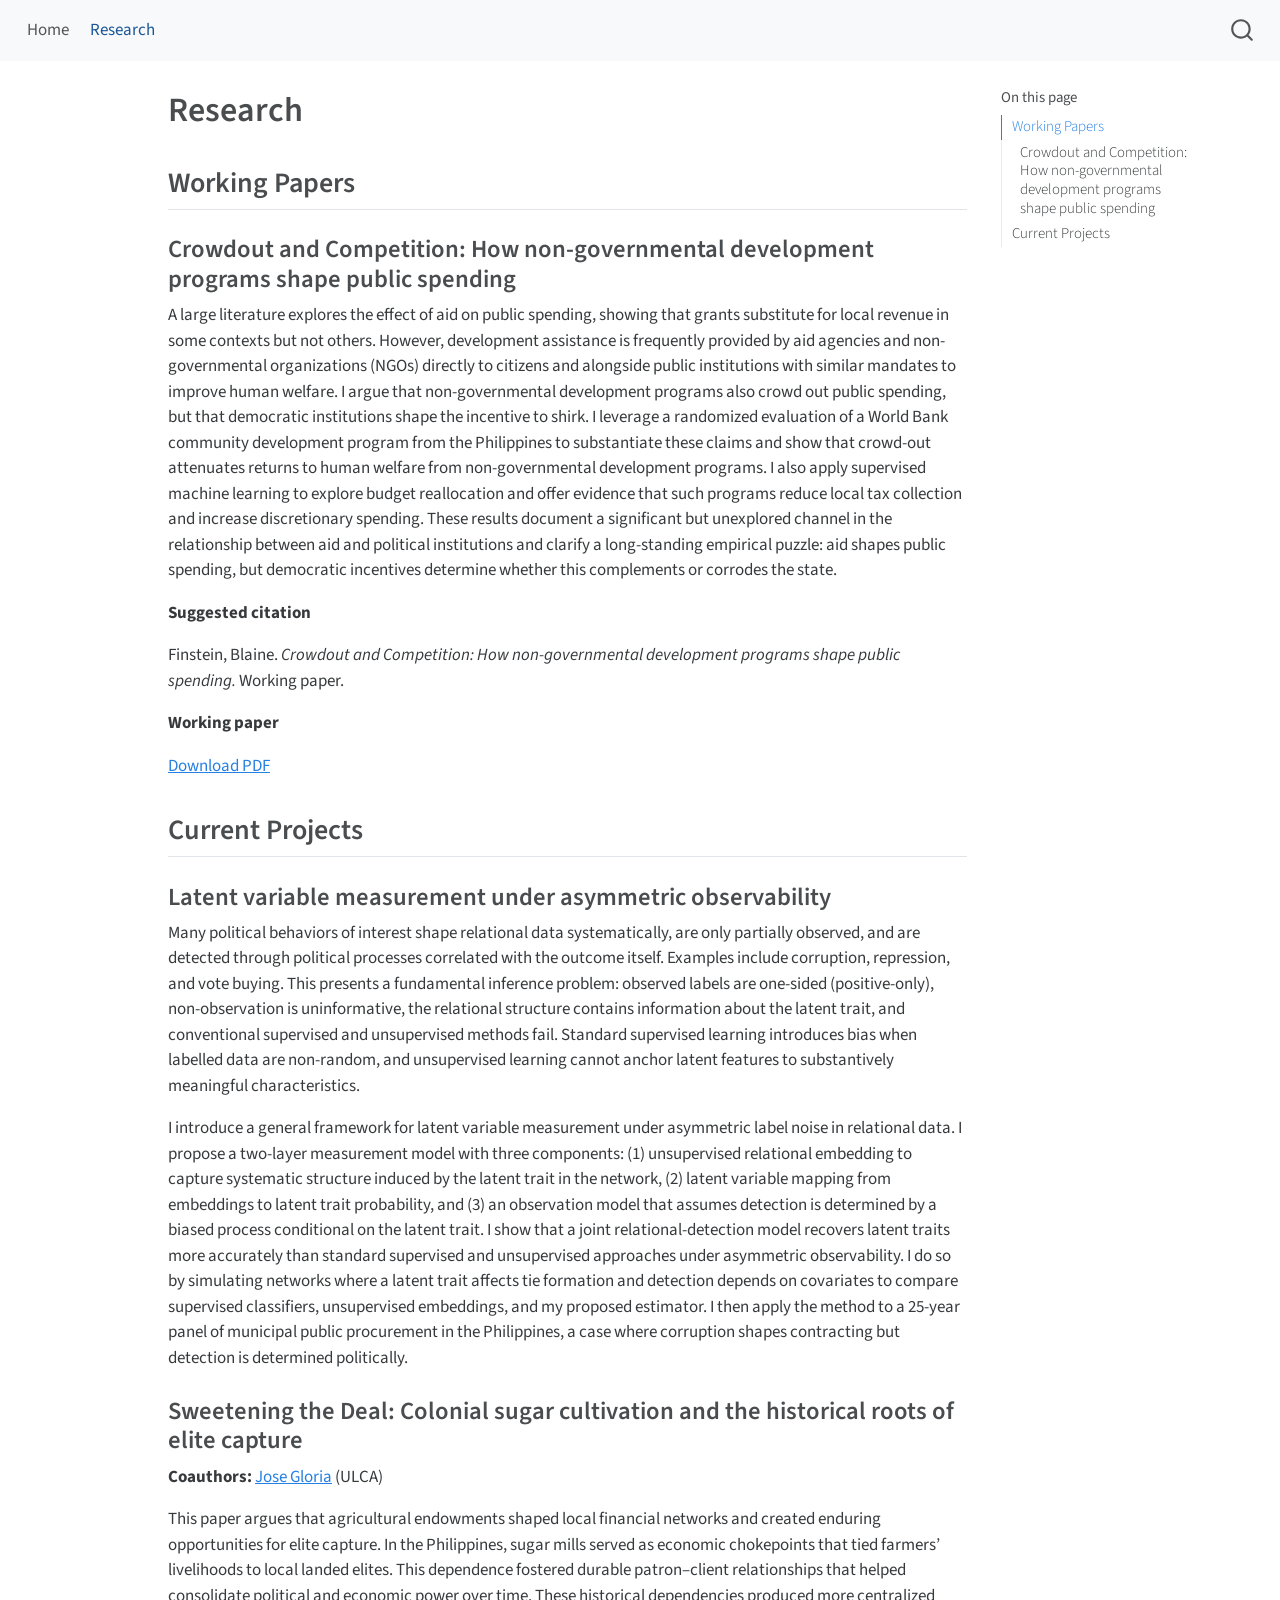
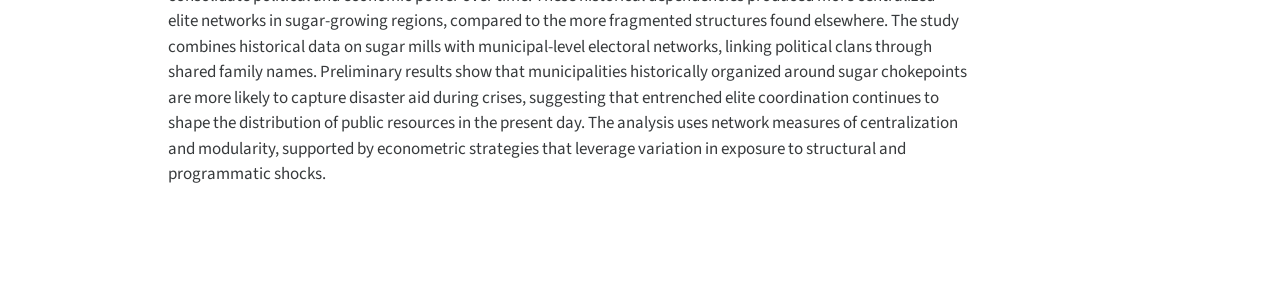
==== docs/research.html @ cc4f6b83 "updates" ====
<!DOCTYPE html>
<html xmlns="http://www.w3.org/1999/xhtml" lang="en" xml:lang="en"><head>

<meta charset="utf-8">
<meta name="generator" content="quarto-1.3.450">

<meta name="viewport" content="width=device-width, initial-scale=1.0, user-scalable=yes">


<title>Research</title>
<style>
code{white-space: pre-wrap;}
span.smallcaps{font-variant: small-caps;}
div.columns{display: flex; gap: min(4vw, 1.5em);}
div.column{flex: auto; overflow-x: auto;}
div.hanging-indent{margin-left: 1.5em; text-indent: -1.5em;}
ul.task-list{list-style: none;}
ul.task-list li input[type="checkbox"] {
  width: 0.8em;
  margin: 0 0.8em 0.2em -1em; /* quarto-specific, see https://github.com/quarto-dev/quarto-cli/issues/4556 */ 
  vertical-align: middle;
}
</style>


<script src="site_libs/quarto-nav/quarto-nav.js"></script>
<script src="site_libs/quarto-nav/headroom.min.js"></script>
<script src="site_libs/clipboard/clipboard.min.js"></script>
<script src="site_libs/quarto-search/autocomplete.umd.js"></script>
<script src="site_libs/quarto-search/fuse.min.js"></script>
<script src="site_libs/quarto-search/quarto-search.js"></script>
<meta name="quarto:offset" content="./">
<script src="site_libs/quarto-html/quarto.js"></script>
<script src="site_libs/quarto-html/popper.min.js"></script>
<script src="site_libs/quarto-html/tippy.umd.min.js"></script>
<script src="site_libs/quarto-html/anchor.min.js"></script>
<link href="site_libs/quarto-html/tippy.css" rel="stylesheet">
<link href="site_libs/quarto-html/quarto-syntax-highlighting.css" rel="stylesheet" id="quarto-text-highlighting-styles">
<script src="site_libs/bootstrap/bootstrap.min.js"></script>
<link href="site_libs/bootstrap/bootstrap-icons.css" rel="stylesheet">
<link href="site_libs/bootstrap/bootstrap.min.css" rel="stylesheet" id="quarto-bootstrap" data-mode="light">
<script id="quarto-search-options" type="application/json">{
  "location": "navbar",
  "copy-button": false,
  "collapse-after": 3,
  "panel-placement": "end",
  "type": "overlay",
  "limit": 20,
  "language": {
    "search-no-results-text": "No results",
    "search-matching-documents-text": "matching documents",
    "search-copy-link-title": "Copy link to search",
    "search-hide-matches-text": "Hide additional matches",
    "search-more-match-text": "more match in this document",
    "search-more-matches-text": "more matches in this document",
    "search-clear-button-title": "Clear",
    "search-detached-cancel-button-title": "Cancel",
    "search-submit-button-title": "Submit",
    "search-label": "Search"
  }
}</script>
<link rel="stylesheet" href="https://cdnjs.cloudflare.com/ajax/libs/font-awesome/6.5.0/css/all.min.css">


<link rel="stylesheet" href="styles.css">
</head>

<body class="nav-fixed">

<div id="quarto-search-results"></div>
  <header id="quarto-header" class="headroom fixed-top">
    <nav class="navbar navbar-expand-lg navbar-dark ">
      <div class="navbar-container container-fluid">
            <div id="quarto-search" class="" title="Search"></div>
          <button class="navbar-toggler" type="button" data-bs-toggle="collapse" data-bs-target="#navbarCollapse" aria-controls="navbarCollapse" aria-expanded="false" aria-label="Toggle navigation" onclick="if (window.quartoToggleHeadroom) { window.quartoToggleHeadroom(); }">
  <span class="navbar-toggler-icon"></span>
</button>
          <div class="collapse navbar-collapse" id="navbarCollapse">
            <ul class="navbar-nav navbar-nav-scroll me-auto">
  <li class="nav-item">
    <a class="nav-link" href="./index.html" rel="" target="">
 <span class="menu-text">Home</span></a>
  </li>  
  <li class="nav-item">
    <a class="nav-link active" href="./research.html" rel="" target="" aria-current="page">
 <span class="menu-text">Research</span></a>
  </li>  
</ul>
            <div class="quarto-navbar-tools ms-auto">
</div>
          </div> <!-- /navcollapse -->
      </div> <!-- /container-fluid -->
    </nav>
</header>
<!-- content -->
<div id="quarto-content" class="quarto-container page-columns page-rows-contents page-layout-article page-navbar">
<!-- sidebar -->
<!-- margin-sidebar -->
    <div id="quarto-margin-sidebar" class="sidebar margin-sidebar">
        <nav id="TOC" role="doc-toc" class="toc-active">
    <h2 id="toc-title">On this page</h2>
   
  <ul>
  <li><a href="#working-papers" id="toc-working-papers" class="nav-link active" data-scroll-target="#working-papers">Working Papers</a>
  <ul class="collapse">
  <li><a href="#crowdout-and-competition-how-non-governmental-development-programs-shape-public-spending" id="toc-crowdout-and-competition-how-non-governmental-development-programs-shape-public-spending" class="nav-link" data-scroll-target="#crowdout-and-competition-how-non-governmental-development-programs-shape-public-spending">Crowdout and Competition: How non-governmental development programs shape public spending</a></li>
  </ul></li>
  <li><a href="#current-projects" id="toc-current-projects" class="nav-link" data-scroll-target="#current-projects">Current Projects</a>
  <ul class="collapse">
  <li><a href="#latent-variable-measurement-under-asymmetric-observability" id="toc-latent-variable-measurement-under-asymmetric-observability" class="nav-link" data-scroll-target="#latent-variable-measurement-under-asymmetric-observability">Latent variable measurement under asymmetric observability</a></li>
  <li><a href="#sweetening-the-deal-colonial-sugar-cultivation-and-the-historical-roots-of-elite-capture" id="toc-sweetening-the-deal-colonial-sugar-cultivation-and-the-historical-roots-of-elite-capture" class="nav-link" data-scroll-target="#sweetening-the-deal-colonial-sugar-cultivation-and-the-historical-roots-of-elite-capture">Sweetening the Deal: Colonial sugar cultivation and the historical roots of elite capture</a></li>
  </ul></li>
  </ul>
</nav>
    </div>
<!-- main -->
<main class="content" id="quarto-document-content">

<header id="title-block-header" class="quarto-title-block default">
<div class="quarto-title">
<h1 class="title">Research</h1>
</div>



<div class="quarto-title-meta">

    
  
    
  </div>
  

</header>

<section id="working-papers" class="level2">
<h2 class="anchored" data-anchor-id="working-papers">Working Papers</h2>
<section id="crowdout-and-competition-how-non-governmental-development-programs-shape-public-spending" class="level3">
<h3 class="anchored" data-anchor-id="crowdout-and-competition-how-non-governmental-development-programs-shape-public-spending">Crowdout and Competition: How non-governmental development programs shape public spending</h3>
<p>A large literature explores the effect of aid on public spending, showing that grants substitute for local revenue in some contexts but not others. However, development assistance is frequently provided by aid agencies and non-governmental organizations (NGOs) directly to citizens and alongside public institutions with similar mandates to improve human welfare. I argue that non-governmental development programs also crowd out public spending, but that democratic institutions shape the incentive to shirk. I leverage a randomized evaluation of a World Bank community development program from the Philippines to substantiate these claims and show that crowd-out attenuates returns to human welfare from non-governmental development programs. I also apply supervised machine learning to explore budget reallocation and offer evidence that such programs reduce local tax collection and increase discretionary spending. These results document a significant but unexplored channel in the relationship between aid and political institutions and clarify a long-standing empirical puzzle: aid shapes public spending, but democratic incentives determine whether this complements or corrodes the state.</p>
<p><strong>Suggested citation</strong></p>
<p>Finstein, Blaine. <em>Crowdout and Competition: How non-governmental development programs shape public spending.</em> Working paper.</p>
<p><strong>Working paper</strong></p>
<p><a href="files/crowdout_and_competition.pdf">Download PDF</a></p>
</section>
</section>
<section id="current-projects" class="level2">
<h2 class="anchored" data-anchor-id="current-projects">Current Projects</h2>
<section id="latent-variable-measurement-under-asymmetric-observability" class="level3">
<h3 class="anchored" data-anchor-id="latent-variable-measurement-under-asymmetric-observability">Latent variable measurement under asymmetric observability</h3>
<p>Many political behaviors of interest shape relational data systematically, are only partially observed, and are detected through political processes correlated with the outcome itself. Examples include corruption, repression, and vote buying. This presents a fundamental inference problem: observed labels are one-sided (positive-only), non-observation is uninformative, the relational structure contains information about the latent trait, and conventional supervised and unsupervised methods fail. Standard supervised learning introduces bias when labelled data are non-random, and unsupervised learning cannot anchor latent features to substantively meaningful characteristics.</p>
<p>I introduce a general framework for latent variable measurement under asymmetric label noise in relational data. I propose a two-layer measurement model with three components: (1) unsupervised relational embedding to capture systematic structure induced by the latent trait in the network, (2) latent variable mapping from embeddings to latent trait probability, and (3) an observation model that assumes detection is determined by a biased process conditional on the latent trait. I show that a joint relational-detection model recovers latent traits more accurately than standard supervised and unsupervised approaches under asymmetric observability. I do so by simulating networks where a latent trait affects tie formation and detection depends on covariates to compare supervised classifiers, unsupervised embeddings, and my proposed estimator. I then apply the method to a 25-year panel of municipal public procurement in the Philippines, a case where corruption shapes contracting but detection is determined politically.</p>
</section>
<section id="sweetening-the-deal-colonial-sugar-cultivation-and-the-historical-roots-of-elite-capture" class="level3">
<h3 class="anchored" data-anchor-id="sweetening-the-deal-colonial-sugar-cultivation-and-the-historical-roots-of-elite-capture">Sweetening the Deal: Colonial sugar cultivation and the historical roots of elite capture</h3>
<p><strong>Coauthors:</strong> <a href="https://sites.google.com/view/jose-gloria">Jose Gloria</a> (ULCA)</p>
<p>This paper argues that agricultural endowments shaped local financial networks and created enduring opportunities for elite capture. In the Philippines, sugar mills served as economic chokepoints that tied farmers’ livelihoods to local landed elites. This dependence fostered durable patron–client relationships that helped consolidate political and economic power over time. These historical dependencies produced more centralized elite networks in sugar-growing regions, compared to the more fragmented structures found elsewhere. The study combines historical data on sugar mills with municipal-level electoral networks, linking political clans through shared family names. Preliminary results show that municipalities historically organized around sugar chokepoints are more likely to capture disaster aid during crises, suggesting that entrenched elite coordination continues to shape the distribution of public resources in the present day. The analysis uses network measures of centralization and modularity, supported by econometric strategies that leverage variation in exposure to structural and programmatic shocks.</p>


</section>
</section>

</main> <!-- /main -->
<script id="quarto-html-after-body" type="application/javascript">
window.document.addEventListener("DOMContentLoaded", function (event) {
  const toggleBodyColorMode = (bsSheetEl) => {
    const mode = bsSheetEl.getAttribute("data-mode");
    const bodyEl = window.document.querySelector("body");
    if (mode === "dark") {
      bodyEl.classList.add("quarto-dark");
      bodyEl.classList.remove("quarto-light");
    } else {
      bodyEl.classList.add("quarto-light");
      bodyEl.classList.remove("quarto-dark");
    }
  }
  const toggleBodyColorPrimary = () => {
    const bsSheetEl = window.document.querySelector("link#quarto-bootstrap");
    if (bsSheetEl) {
      toggleBodyColorMode(bsSheetEl);
    }
  }
  toggleBodyColorPrimary();  
  const icon = "";
  const anchorJS = new window.AnchorJS();
  anchorJS.options = {
    placement: 'right',
    icon: icon
  };
  anchorJS.add('.anchored');
  const isCodeAnnotation = (el) => {
    for (const clz of el.classList) {
      if (clz.startsWith('code-annotation-')) {                     
        return true;
      }
    }
    return false;
  }
  const clipboard = new window.ClipboardJS('.code-copy-button', {
    text: function(trigger) {
      const codeEl = trigger.previousElementSibling.cloneNode(true);
      for (const childEl of codeEl.children) {
        if (isCodeAnnotation(childEl)) {
          childEl.remove();
        }
      }
      return codeEl.innerText;
    }
  });
  clipboard.on('success', function(e) {
    // button target
    const button = e.trigger;
    // don't keep focus
    button.blur();
    // flash "checked"
    button.classList.add('code-copy-button-checked');
    var currentTitle = button.getAttribute("title");
    button.setAttribute("title", "Copied!");
    let tooltip;
    if (window.bootstrap) {
      button.setAttribute("data-bs-toggle", "tooltip");
      button.setAttribute("data-bs-placement", "left");
      button.setAttribute("data-bs-title", "Copied!");
      tooltip = new bootstrap.Tooltip(button, 
        { trigger: "manual", 
          customClass: "code-copy-button-tooltip",
          offset: [0, -8]});
      tooltip.show();    
    }
    setTimeout(function() {
      if (tooltip) {
        tooltip.hide();
        button.removeAttribute("data-bs-title");
        button.removeAttribute("data-bs-toggle");
        button.removeAttribute("data-bs-placement");
      }
      button.setAttribute("title", currentTitle);
      button.classList.remove('code-copy-button-checked');
    }, 1000);
    // clear code selection
    e.clearSelection();
  });
  function tippyHover(el, contentFn) {
    const config = {
      allowHTML: true,
      content: contentFn,
      maxWidth: 500,
      delay: 100,
      arrow: false,
      appendTo: function(el) {
          return el.parentElement;
      },
      interactive: true,
      interactiveBorder: 10,
      theme: 'quarto',
      placement: 'bottom-start'
    };
    window.tippy(el, config); 
  }
  const noterefs = window.document.querySelectorAll('a[role="doc-noteref"]');
  for (var i=0; i<noterefs.length; i++) {
    const ref = noterefs[i];
    tippyHover(ref, function() {
      // use id or data attribute instead here
      let href = ref.getAttribute('data-footnote-href') || ref.getAttribute('href');
      try { href = new URL(href).hash; } catch {}
      const id = href.replace(/^#\/?/, "");
      const note = window.document.getElementById(id);
      return note.innerHTML;
    });
  }
      let selectedAnnoteEl;
      const selectorForAnnotation = ( cell, annotation) => {
        let cellAttr = 'data-code-cell="' + cell + '"';
        let lineAttr = 'data-code-annotation="' +  annotation + '"';
        const selector = 'span[' + cellAttr + '][' + lineAttr + ']';
        return selector;
      }
      const selectCodeLines = (annoteEl) => {
        const doc = window.document;
        const targetCell = annoteEl.getAttribute("data-target-cell");
        const targetAnnotation = annoteEl.getAttribute("data-target-annotation");
        const annoteSpan = window.document.querySelector(selectorForAnnotation(targetCell, targetAnnotation));
        const lines = annoteSpan.getAttribute("data-code-lines").split(",");
        const lineIds = lines.map((line) => {
          return targetCell + "-" + line;
        })
        let top = null;
        let height = null;
        let parent = null;
        if (lineIds.length > 0) {
            //compute the position of the single el (top and bottom and make a div)
            const el = window.document.getElementById(lineIds[0]);
            top = el.offsetTop;
            height = el.offsetHeight;
            parent = el.parentElement.parentElement;
          if (lineIds.length > 1) {
            const lastEl = window.document.getElementById(lineIds[lineIds.length - 1]);
            const bottom = lastEl.offsetTop + lastEl.offsetHeight;
            height = bottom - top;
          }
          if (top !== null && height !== null && parent !== null) {
            // cook up a div (if necessary) and position it 
            let div = window.document.getElementById("code-annotation-line-highlight");
            if (div === null) {
              div = window.document.createElement("div");
              div.setAttribute("id", "code-annotation-line-highlight");
              div.style.position = 'absolute';
              parent.appendChild(div);
            }
            div.style.top = top - 2 + "px";
            div.style.height = height + 4 + "px";
            let gutterDiv = window.document.getElementById("code-annotation-line-highlight-gutter");
            if (gutterDiv === null) {
              gutterDiv = window.document.createElement("div");
              gutterDiv.setAttribute("id", "code-annotation-line-highlight-gutter");
              gutterDiv.style.position = 'absolute';
              const codeCell = window.document.getElementById(targetCell);
              const gutter = codeCell.querySelector('.code-annotation-gutter');
              gutter.appendChild(gutterDiv);
            }
            gutterDiv.style.top = top - 2 + "px";
            gutterDiv.style.height = height + 4 + "px";
          }
          selectedAnnoteEl = annoteEl;
        }
      };
      const unselectCodeLines = () => {
        const elementsIds = ["code-annotation-line-highlight", "code-annotation-line-highlight-gutter"];
        elementsIds.forEach((elId) => {
          const div = window.document.getElementById(elId);
          if (div) {
            div.remove();
          }
        });
        selectedAnnoteEl = undefined;
      };
      // Attach click handler to the DT
      const annoteDls = window.document.querySelectorAll('dt[data-target-cell]');
      for (const annoteDlNode of annoteDls) {
        annoteDlNode.addEventListener('click', (event) => {
          const clickedEl = event.target;
          if (clickedEl !== selectedAnnoteEl) {
            unselectCodeLines();
            const activeEl = window.document.querySelector('dt[data-target-cell].code-annotation-active');
            if (activeEl) {
              activeEl.classList.remove('code-annotation-active');
            }
            selectCodeLines(clickedEl);
            clickedEl.classList.add('code-annotation-active');
          } else {
            // Unselect the line
            unselectCodeLines();
            clickedEl.classList.remove('code-annotation-active');
          }
        });
      }
  const findCites = (el) => {
    const parentEl = el.parentElement;
    if (parentEl) {
      const cites = parentEl.dataset.cites;
      if (cites) {
        return {
          el,
          cites: cites.split(' ')
        };
      } else {
        return findCites(el.parentElement)
      }
    } else {
      return undefined;
    }
  };
  var bibliorefs = window.document.querySelectorAll('a[role="doc-biblioref"]');
  for (var i=0; i<bibliorefs.length; i++) {
    const ref = bibliorefs[i];
    const citeInfo = findCites(ref);
    if (citeInfo) {
      tippyHover(citeInfo.el, function() {
        var popup = window.document.createElement('div');
        citeInfo.cites.forEach(function(cite) {
          var citeDiv = window.document.createElement('div');
          citeDiv.classList.add('hanging-indent');
          citeDiv.classList.add('csl-entry');
          var biblioDiv = window.document.getElementById('ref-' + cite);
          if (biblioDiv) {
            citeDiv.innerHTML = biblioDiv.innerHTML;
          }
          popup.appendChild(citeDiv);
        });
        return popup.innerHTML;
      });
    }
  }
});
</script>
</div> <!-- /content -->



</body></html>
---- docs/site_libs/quarto-html/tippy.css ----
.tippy-box[data-animation=fade][data-state=hidden]{opacity:0}[data-tippy-root]{max-width:calc(100vw - 10px)}.tippy-box{position:relative;background-color:#333;color:#fff;border-radius:4px;font-size:14px;line-height:1.4;white-space:normal;outline:0;transition-property:transform,visibility,opacity}.tippy-box[data-placement^=top]>.tippy-arrow{bottom:0}.tippy-box[data-placement^=top]>.tippy-arrow:before{bottom:-7px;left:0;border-width:8px 8px 0;border-top-color:initial;transform-origin:center top}.tippy-box[data-placement^=bottom]>.tippy-arrow{top:0}.tippy-box[data-placement^=bottom]>.tippy-arrow:before{top:-7px;left:0;border-width:0 8px 8px;border-bottom-color:initial;transform-origin:center bottom}.tippy-box[data-placement^=left]>.tippy-arrow{right:0}.tippy-box[data-placement^=left]>.tippy-arrow:before{border-width:8px 0 8px 8px;border-left-color:initial;right:-7px;transform-origin:center left}.tippy-box[data-placement^=right]>.tippy-arrow{left:0}.tippy-box[data-placement^=right]>.tippy-arrow:before{left:-7px;border-width:8px 8px 8px 0;border-right-color:initial;transform-origin:center right}.tippy-box[data-inertia][data-state=visible]{transition-timing-function:cubic-bezier(.54,1.5,.38,1.11)}.tippy-arrow{width:16px;height:16px;color:#333}.tippy-arrow:before{content:"";position:absolute;border-color:transparent;border-style:solid}.tippy-content{position:relative;padding:5px 9px;z-index:1}
---- docs/site_libs/quarto-html/quarto-syntax-highlighting.css ----
/* quarto syntax highlight colors */
:root {
  --quarto-hl-ot-color: #003B4F;
  --quarto-hl-at-color: #657422;
  --quarto-hl-ss-color: #20794D;
  --quarto-hl-an-color: #5E5E5E;
  --quarto-hl-fu-color: #4758AB;
  --quarto-hl-st-color: #20794D;
  --quarto-hl-cf-color: #003B4F;
  --quarto-hl-op-color: #5E5E5E;
  --quarto-hl-er-color: #AD0000;
  --quarto-hl-bn-color: #AD0000;
  --quarto-hl-al-color: #AD0000;
  --quarto-hl-va-color: #111111;
  --quarto-hl-bu-color: inherit;
  --quarto-hl-ex-color: inherit;
  --quarto-hl-pp-color: #AD0000;
  --quarto-hl-in-color: #5E5E5E;
  --quarto-hl-vs-color: #20794D;
  --quarto-hl-wa-color: #5E5E5E;
  --quarto-hl-do-color: #5E5E5E;
  --quarto-hl-im-color: #00769E;
  --quarto-hl-ch-color: #20794D;
  --quarto-hl-dt-color: #AD0000;
  --quarto-hl-fl-color: #AD0000;
  --quarto-hl-co-color: #5E5E5E;
  --quarto-hl-cv-color: #5E5E5E;
  --quarto-hl-cn-color: #8f5902;
  --quarto-hl-sc-color: #5E5E5E;
  --quarto-hl-dv-color: #AD0000;
  --quarto-hl-kw-color: #003B4F;
}

/* other quarto variables */
:root {
  --quarto-font-monospace: SFMono-Regular, Menlo, Monaco, Consolas, "Liberation Mono", "Courier New", monospace;
}

pre > code.sourceCode > span {
  color: #003B4F;
}

code span {
  color: #003B4F;
}

code.sourceCode > span {
  color: #003B4F;
}

div.sourceCode,
div.sourceCode pre.sourceCode {
  color: #003B4F;
}

code span.ot {
  color: #003B4F;
  font-style: inherit;
}

code span.at {
  color: #657422;
  font-style: inherit;
}

code span.ss {
  color: #20794D;
  font-style: inherit;
}

code span.an {
  color: #5E5E5E;
  font-style: inherit;
}

code span.fu {
  color: #4758AB;
  font-style: inherit;
}

code span.st {
  color: #20794D;
  font-style: inherit;
}

code span.cf {
  color: #003B4F;
  font-style: inherit;
}

code span.op {
  color: #5E5E5E;
  font-style: inherit;
}

code span.er {
  color: #AD0000;
  font-style: inherit;
}

code span.bn {
  color: #AD0000;
  font-style: inherit;
}

code span.al {
  color: #AD0000;
  font-style: inherit;
}

code span.va {
  color: #111111;
  font-style: inherit;
}

code span.bu {
  font-style: inherit;
}

code span.ex {
  font-style: inherit;
}

code span.pp {
  color: #AD0000;
  font-style: inherit;
}

code span.in {
  color: #5E5E5E;
  font-style: inherit;
}

code span.vs {
  color: #20794D;
  font-style: inherit;
}

code span.wa {
  color: #5E5E5E;
  font-style: italic;
}

code span.do {
  color: #5E5E5E;
  font-style: italic;
}

code span.im {
  color: #00769E;
  font-style: inherit;
}

code span.ch {
  color: #20794D;
  font-style: inherit;
}

code span.dt {
  color: #AD0000;
  font-style: inherit;
}

code span.fl {
  color: #AD0000;
  font-style: inherit;
}

code span.co {
  color: #5E5E5E;
  font-style: inherit;
}

code span.cv {
  color: #5E5E5E;
  font-style: italic;
}

code span.cn {
  color: #8f5902;
  font-style: inherit;
}

code span.sc {
  color: #5E5E5E;
  font-style: inherit;
}

code span.dv {
  color: #AD0000;
  font-style: inherit;
}

code span.kw {
  color: #003B4F;
  font-style: inherit;
}

.prevent-inlining {
  content: "</";
}

/*# sourceMappingURL=debc5d5d77c3f9108843748ff7464032.css.map */
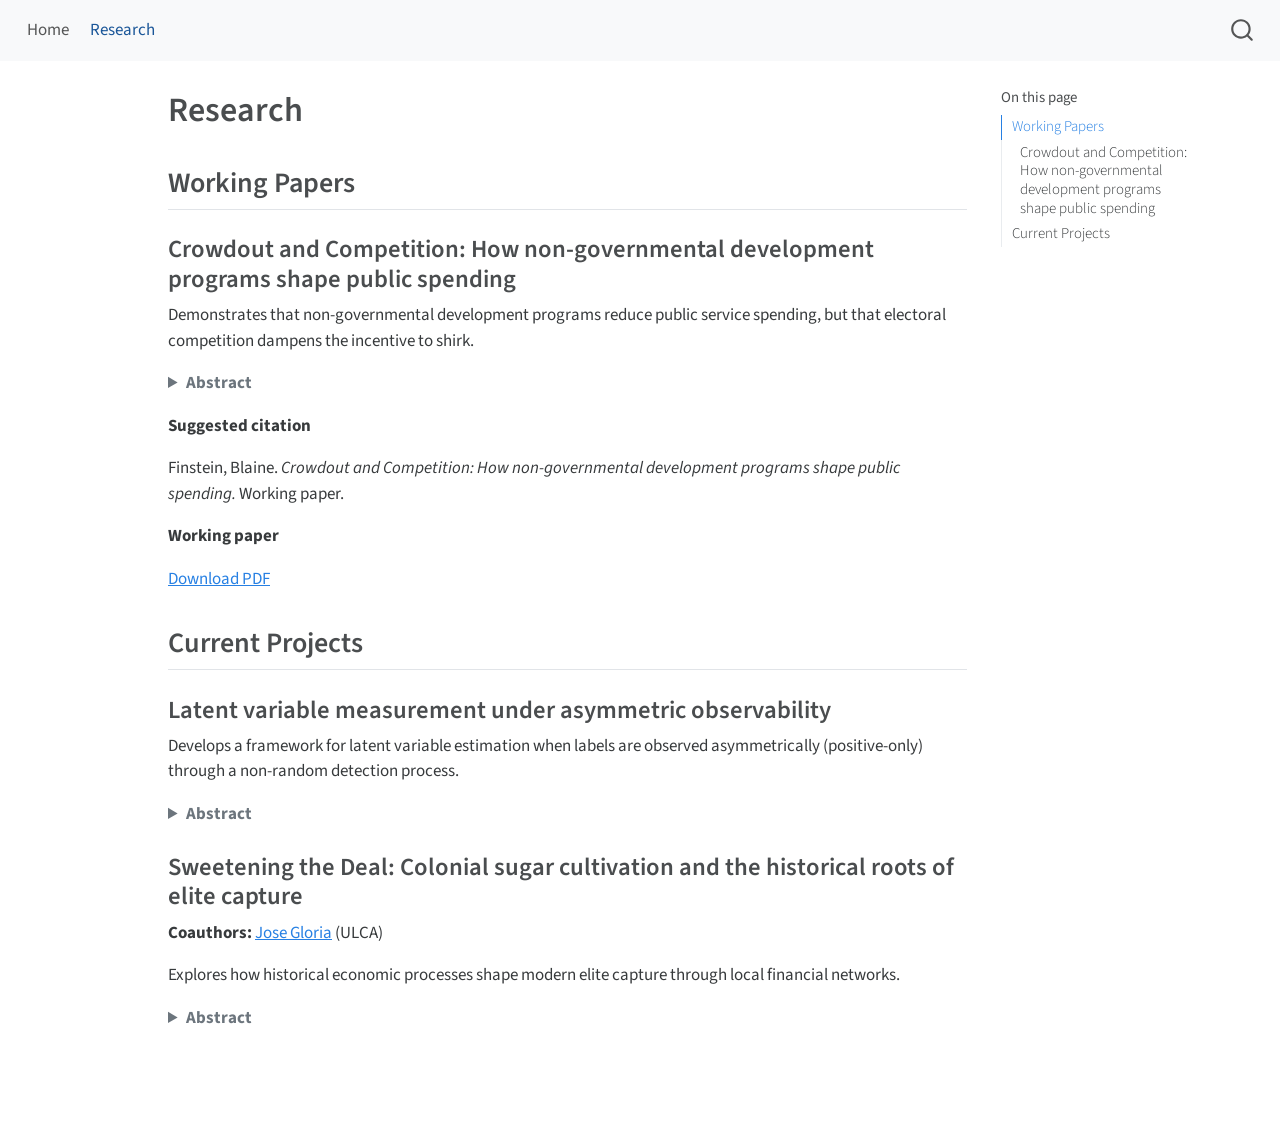
==== commit a2696ee5: "updates" ====
--- a/docs/research.html
+++ b/docs/research.html
@@ -137,7 +137,13 @@
 <h2 class="anchored" data-anchor-id="working-papers">Working Papers</h2>
 <section id="crowdout-and-competition-how-non-governmental-development-programs-shape-public-spending" class="level3">
 <h3 class="anchored" data-anchor-id="crowdout-and-competition-how-non-governmental-development-programs-shape-public-spending">Crowdout and Competition: How non-governmental development programs shape public spending</h3>
+<p>Demonstrates that non-governmental development programs reduce public service spending, but that electoral competition dampens the incentive to shirk.</p>
+<details>
+<summary>
+<strong>Abstract</strong>
+</summary>
 <p>A large literature explores the effect of aid on public spending, showing that grants substitute for local revenue in some contexts but not others. However, development assistance is frequently provided by aid agencies and non-governmental organizations (NGOs) directly to citizens and alongside public institutions with similar mandates to improve human welfare. I argue that non-governmental development programs also crowd out public spending, but that democratic institutions shape the incentive to shirk. I leverage a randomized evaluation of a World Bank community development program from the Philippines to substantiate these claims and show that crowd-out attenuates returns to human welfare from non-governmental development programs. I also apply supervised machine learning to explore budget reallocation and offer evidence that such programs reduce local tax collection and increase discretionary spending. These results document a significant but unexplored channel in the relationship between aid and political institutions and clarify a long-standing empirical puzzle: aid shapes public spending, but democratic incentives determine whether this complements or corrodes the state.</p>
+</details>
 <p><strong>Suggested citation</strong></p>
 <p>Finstein, Blaine. <em>Crowdout and Competition: How non-governmental development programs shape public spending.</em> Working paper.</p>
 <p><strong>Working paper</strong></p>
@@ -148,13 +154,25 @@
 <h2 class="anchored" data-anchor-id="current-projects">Current Projects</h2>
 <section id="latent-variable-measurement-under-asymmetric-observability" class="level3">
 <h3 class="anchored" data-anchor-id="latent-variable-measurement-under-asymmetric-observability">Latent variable measurement under asymmetric observability</h3>
+<p>Develops a framework for latent variable estimation when labels are observed asymmetrically (positive-only) through a non-random detection process.</p>
+<details>
+<summary>
+<strong>Abstract</strong>
+</summary>
 <p>Many political behaviors of interest shape relational data systematically, are only partially observed, and are detected through political processes correlated with the outcome itself. Examples include corruption, repression, and vote buying. This presents a fundamental inference problem: observed labels are one-sided (positive-only), non-observation is uninformative, the relational structure contains information about the latent trait, and conventional supervised and unsupervised methods fail. Standard supervised learning introduces bias when labelled data are non-random, and unsupervised learning cannot anchor latent features to substantively meaningful characteristics.</p>
 <p>I introduce a general framework for latent variable measurement under asymmetric label noise in relational data. I propose a two-layer measurement model with three components: (1) unsupervised relational embedding to capture systematic structure induced by the latent trait in the network, (2) latent variable mapping from embeddings to latent trait probability, and (3) an observation model that assumes detection is determined by a biased process conditional on the latent trait. I show that a joint relational-detection model recovers latent traits more accurately than standard supervised and unsupervised approaches under asymmetric observability. I do so by simulating networks where a latent trait affects tie formation and detection depends on covariates to compare supervised classifiers, unsupervised embeddings, and my proposed estimator. I then apply the method to a 25-year panel of municipal public procurement in the Philippines, a case where corruption shapes contracting but detection is determined politically.</p>
+</details>
 </section>
 <section id="sweetening-the-deal-colonial-sugar-cultivation-and-the-historical-roots-of-elite-capture" class="level3">
 <h3 class="anchored" data-anchor-id="sweetening-the-deal-colonial-sugar-cultivation-and-the-historical-roots-of-elite-capture">Sweetening the Deal: Colonial sugar cultivation and the historical roots of elite capture</h3>
 <p><strong>Coauthors:</strong> <a href="https://sites.google.com/view/jose-gloria">Jose Gloria</a> (ULCA)</p>
+<p>Explores how historical economic processes shape modern elite capture through local financial networks.</p>
+<details>
+<summary>
+<strong>Abstract</strong>
+</summary>
 <p>This paper argues that agricultural endowments shaped local financial networks and created enduring opportunities for elite capture. In the Philippines, sugar mills served as economic chokepoints that tied farmers’ livelihoods to local landed elites. This dependence fostered durable patron–client relationships that helped consolidate political and economic power over time. These historical dependencies produced more centralized elite networks in sugar-growing regions, compared to the more fragmented structures found elsewhere. The study combines historical data on sugar mills with municipal-level electoral networks, linking political clans through shared family names. Preliminary results show that municipalities historically organized around sugar chokepoints are more likely to capture disaster aid during crises, suggesting that entrenched elite coordination continues to shape the distribution of public resources in the present day. The analysis uses network measures of centralization and modularity, supported by econometric strategies that leverage variation in exposure to structural and programmatic shocks.</p>
+</details>
 
 
 </section>
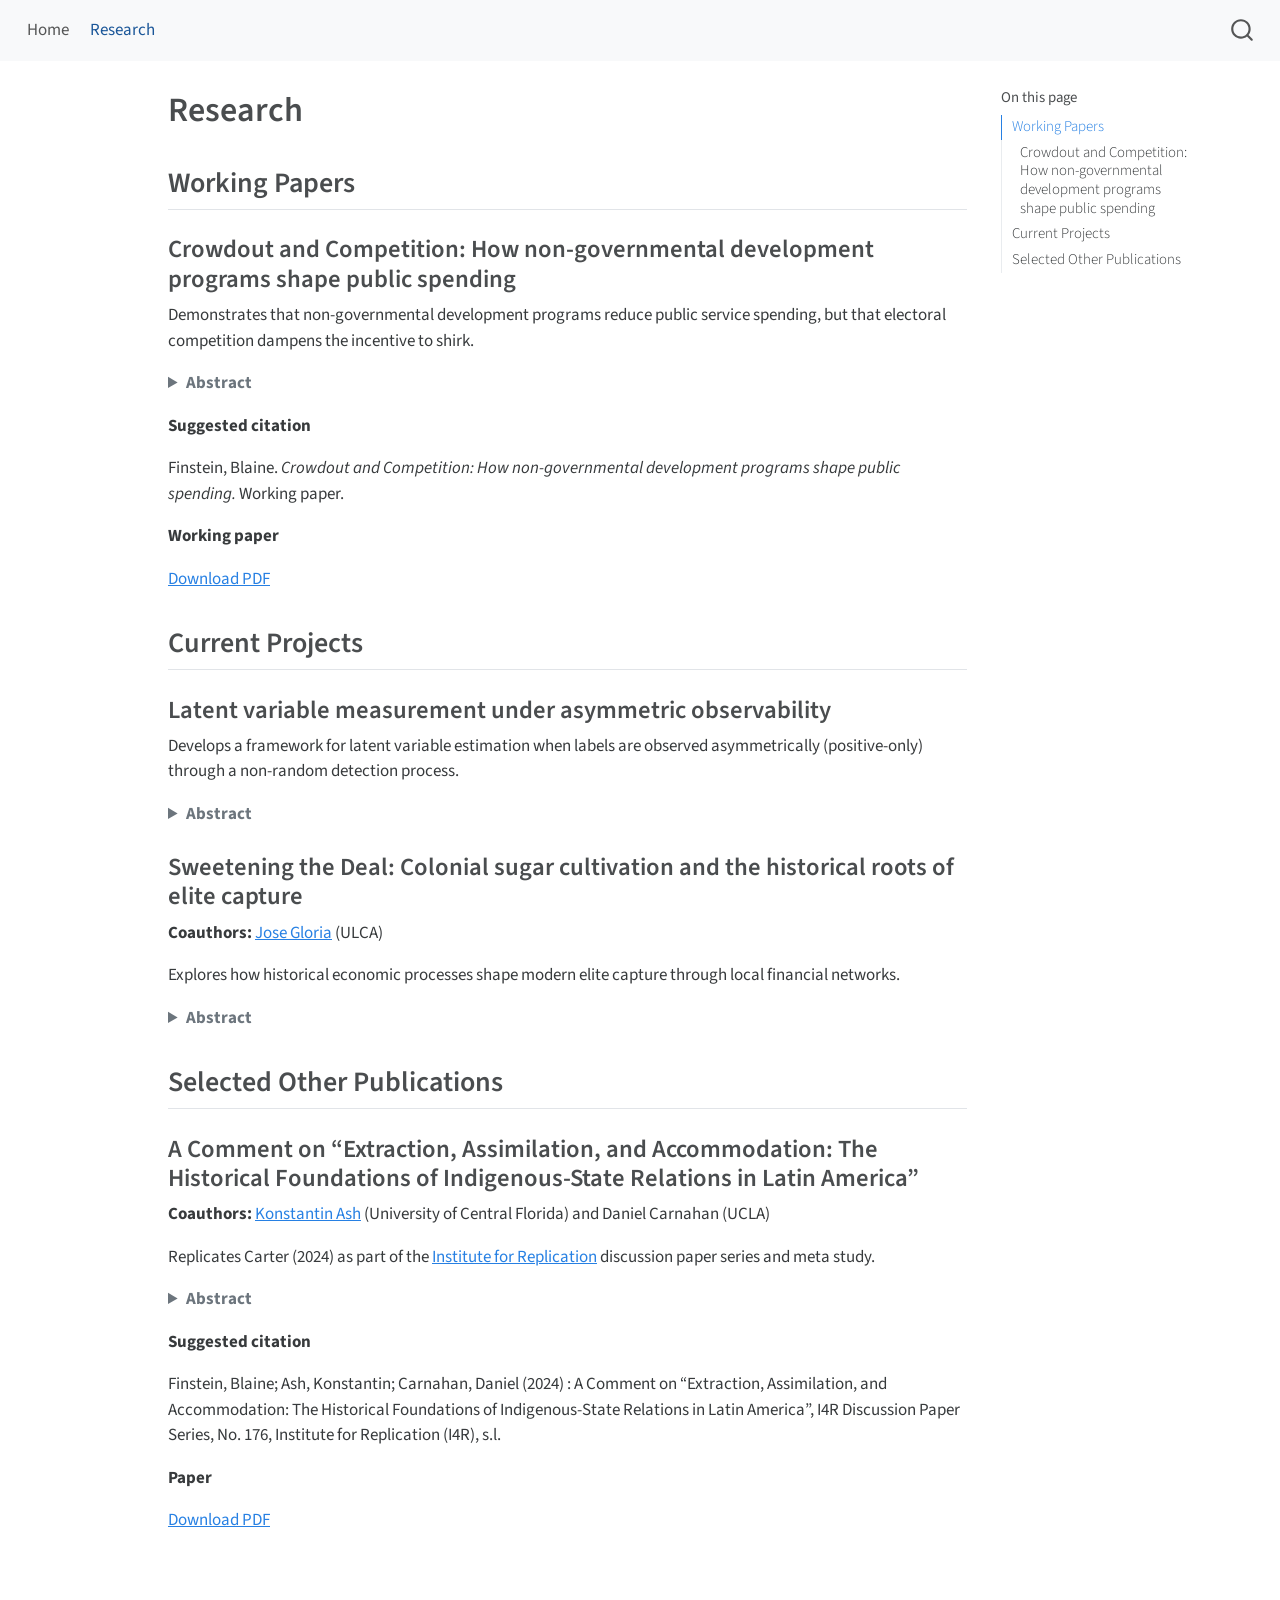
==== commit cb038a45: "updates" ====
--- a/docs/research.html
+++ b/docs/research.html
@@ -110,6 +110,10 @@
   <li><a href="#latent-variable-measurement-under-asymmetric-observability" id="toc-latent-variable-measurement-under-asymmetric-observability" class="nav-link" data-scroll-target="#latent-variable-measurement-under-asymmetric-observability">Latent variable measurement under asymmetric observability</a></li>
   <li><a href="#sweetening-the-deal-colonial-sugar-cultivation-and-the-historical-roots-of-elite-capture" id="toc-sweetening-the-deal-colonial-sugar-cultivation-and-the-historical-roots-of-elite-capture" class="nav-link" data-scroll-target="#sweetening-the-deal-colonial-sugar-cultivation-and-the-historical-roots-of-elite-capture">Sweetening the Deal: Colonial sugar cultivation and the historical roots of elite capture</a></li>
   </ul></li>
+  <li><a href="#selected-other-publications" id="toc-selected-other-publications" class="nav-link" data-scroll-target="#selected-other-publications">Selected Other Publications</a>
+  <ul class="collapse">
+  <li><a href="#a-comment-on-extraction-assimilation-and-accommodation-the-historical-foundations-of-indigenous-state-relations-in-latin-america" id="toc-a-comment-on-extraction-assimilation-and-accommodation-the-historical-foundations-of-indigenous-state-relations-in-latin-america" class="nav-link" data-scroll-target="#a-comment-on-extraction-assimilation-and-accommodation-the-historical-foundations-of-indigenous-state-relations-in-latin-america">A Comment on “Extraction, Assimilation, and Accommodation: The Historical Foundations of Indigenous-State Relations in Latin America”</a></li>
+  </ul></li>
   </ul>
 </nav>
     </div>
@@ -173,6 +177,25 @@
 </summary>
 <p>This paper argues that agricultural endowments shaped local financial networks and created enduring opportunities for elite capture. In the Philippines, sugar mills served as economic chokepoints that tied farmers’ livelihoods to local landed elites. This dependence fostered durable patron–client relationships that helped consolidate political and economic power over time. These historical dependencies produced more centralized elite networks in sugar-growing regions, compared to the more fragmented structures found elsewhere. The study combines historical data on sugar mills with municipal-level electoral networks, linking political clans through shared family names. Preliminary results show that municipalities historically organized around sugar chokepoints are more likely to capture disaster aid during crises, suggesting that entrenched elite coordination continues to shape the distribution of public resources in the present day. The analysis uses network measures of centralization and modularity, supported by econometric strategies that leverage variation in exposure to structural and programmatic shocks.</p>
 </details>
+</section>
+</section>
+<section id="selected-other-publications" class="level2">
+<h2 class="anchored" data-anchor-id="selected-other-publications">Selected Other Publications</h2>
+<section id="a-comment-on-extraction-assimilation-and-accommodation-the-historical-foundations-of-indigenous-state-relations-in-latin-america" class="level3">
+<h3 class="anchored" data-anchor-id="a-comment-on-extraction-assimilation-and-accommodation-the-historical-foundations-of-indigenous-state-relations-in-latin-america">A Comment on “Extraction, Assimilation, and Accommodation: The Historical Foundations of Indigenous-State Relations in Latin America”</h3>
+<p><strong>Coauthors:</strong> <a href="https://sites.google.com/view/konstantinash/home">Konstantin Ash</a> (University of Central Florida) and Daniel Carnahan (UCLA)</p>
+<p>Replicates Carter (2024) as part of the <a href="https://i4replication.org/">Institute for Replication</a> discussion paper series and meta study.</p>
+<details>
+<summary>
+<strong>Abstract</strong>
+</summary>
+<p>Carter (2024) examines the historical conditions that shape protection versus assimilation for indigenous communities, arguing that state-led conscription programs are one such factor. In a natural experiment leveraging conscription for a 1920s Peruvian highway designed to replicate a pre-colonial road system (Qhapaq Ñan), Carter finds through a geographic regression discontinuity design that eligibility for state conscription increased the likelihood of a municipality having an indigenous movement by about 30 percentage points (approximately .75 standard deviations) and scores on an omnibus accommodation measure by about .3 items (approximately .4 standard deviations). The omnibus measure includes the number of institutions that an indigenous community reports preserving (increased by .3 items on a 7 point scale, or .25 standard deviations), likelihood of having a communal land title (increased by 12 percentage points, or .3 standard deviations), and likelihood of registration with the government (increased by 9 percentage points, or .3 standard deviations). All point estimates are significant at the .1% level.</p>
+<p>We successfully computationally reproduce all main claims of the paper but find inconsistencies between the map of the road presented by Carter and that used by Franco et al.&nbsp;(2021) that affect its passage through a small number of municipalities. In order to investigate whether these municipalities drive the main findings without the ability to identify municipalities in the data, we drop municipalities iteratively and re-run the analysis, finding only minor changes in coefficient estimates across subsets. In addition, we explore a number of sensitivity analyses for the regression discontinuity design that vary the functional form, vary the bandwidth window, and use the Rosenbaum method for window selection. While the results remain consistent under all analyses, we recommend for further research to recode treated municipalities on the basis of the alternative road map and explore the as-if random assumption in light of evidence linking proximity to the precolonial road to various economic and political outcomes.</p>
+</details>
+<p><strong>Suggested citation</strong></p>
+<p>Finstein, Blaine; Ash, Konstantin; Carnahan, Daniel (2024) : A Comment on “Extraction, Assimilation, and Accommodation: The Historical Foundations of Indigenous-State Relations in Latin America”, I4R Discussion Paper Series, No.&nbsp;176, Institute for Replication (I4R), s.l.</p>
+<p><strong>Paper</strong></p>
+<p><a href="files/I4R-DP176.pdf">Download PDF</a></p>
 
 
 </section>
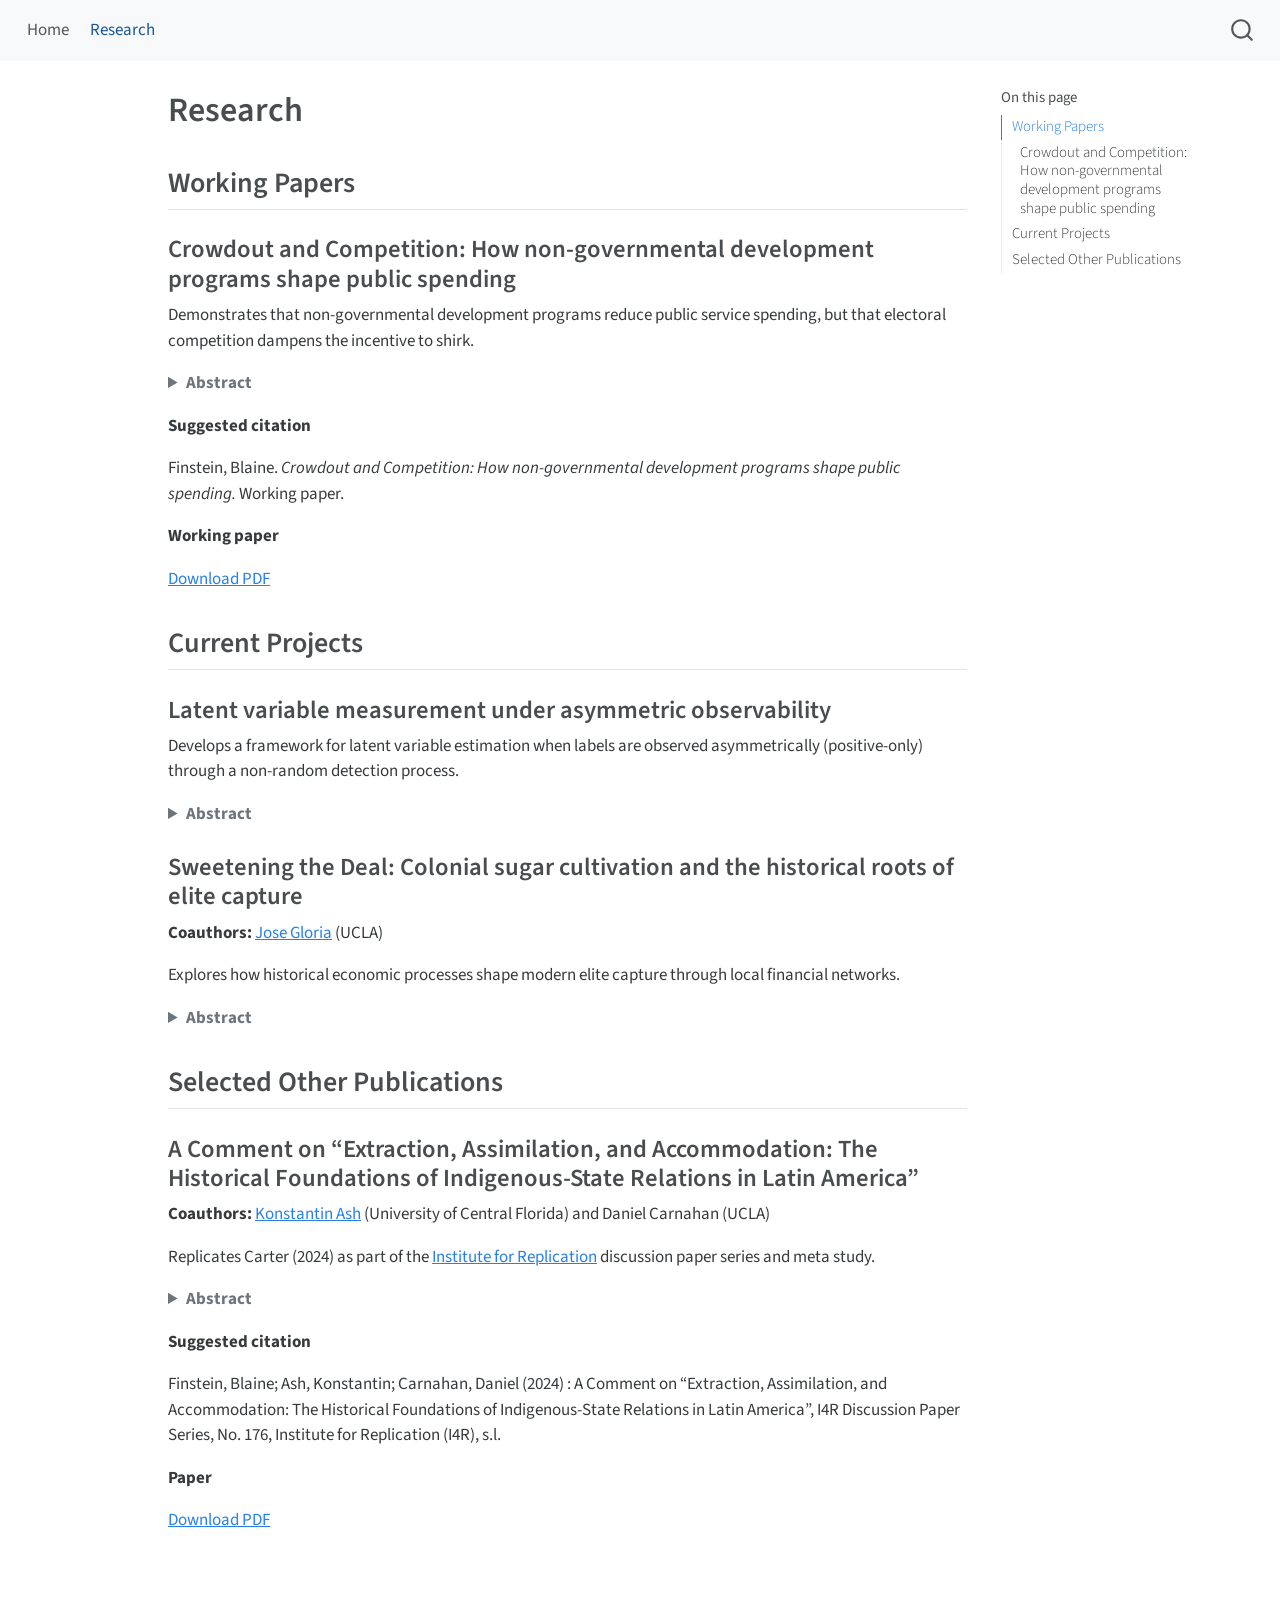
==== commit d757173e: "Edits" ====
--- a/docs/research.html
+++ b/docs/research.html
@@ -169,7 +169,7 @@
 </section>
 <section id="sweetening-the-deal-colonial-sugar-cultivation-and-the-historical-roots-of-elite-capture" class="level3">
 <h3 class="anchored" data-anchor-id="sweetening-the-deal-colonial-sugar-cultivation-and-the-historical-roots-of-elite-capture">Sweetening the Deal: Colonial sugar cultivation and the historical roots of elite capture</h3>
-<p><strong>Coauthors:</strong> <a href="https://sites.google.com/view/jose-gloria">Jose Gloria</a> (ULCA)</p>
+<p><strong>Coauthors:</strong> <a href="https://sites.google.com/view/jose-gloria">Jose Gloria</a> (UCLA)</p>
 <p>Explores how historical economic processes shape modern elite capture through local financial networks.</p>
 <details>
 <summary>
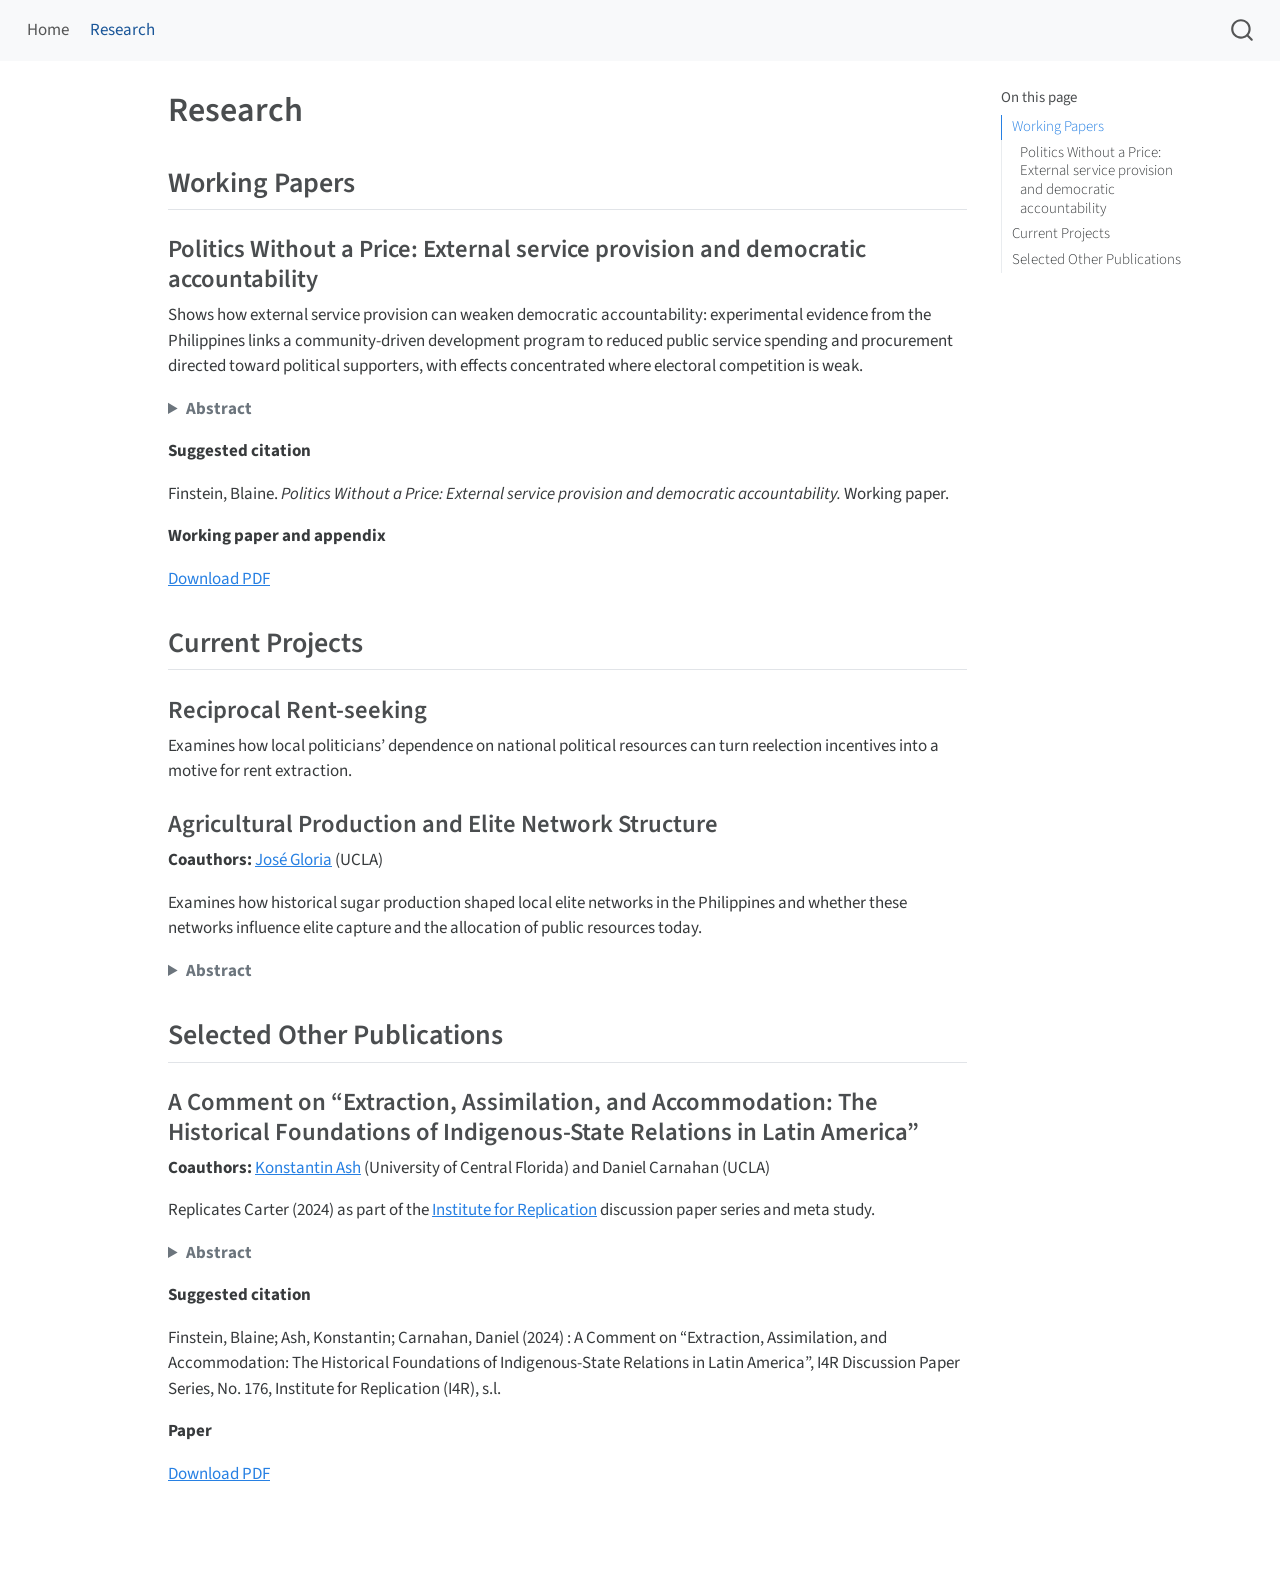
==== commit 07a92f9f: "Update research page" ====
--- a/docs/research.html
+++ b/docs/research.html
@@ -103,12 +103,12 @@
   <ul>
   <li><a href="#working-papers" id="toc-working-papers" class="nav-link active" data-scroll-target="#working-papers">Working Papers</a>
   <ul class="collapse">
-  <li><a href="#crowdout-and-competition-how-non-governmental-development-programs-shape-public-spending" id="toc-crowdout-and-competition-how-non-governmental-development-programs-shape-public-spending" class="nav-link" data-scroll-target="#crowdout-and-competition-how-non-governmental-development-programs-shape-public-spending">Crowdout and Competition: How non-governmental development programs shape public spending</a></li>
+  <li><a href="#politics-without-a-price-external-service-provision-and-democratic-accountability" id="toc-politics-without-a-price-external-service-provision-and-democratic-accountability" class="nav-link" data-scroll-target="#politics-without-a-price-external-service-provision-and-democratic-accountability">Politics Without a Price: External service provision and democratic accountability</a></li>
   </ul></li>
   <li><a href="#current-projects" id="toc-current-projects" class="nav-link" data-scroll-target="#current-projects">Current Projects</a>
   <ul class="collapse">
-  <li><a href="#latent-variable-measurement-under-asymmetric-observability" id="toc-latent-variable-measurement-under-asymmetric-observability" class="nav-link" data-scroll-target="#latent-variable-measurement-under-asymmetric-observability">Latent variable measurement under asymmetric observability</a></li>
-  <li><a href="#sweetening-the-deal-colonial-sugar-cultivation-and-the-historical-roots-of-elite-capture" id="toc-sweetening-the-deal-colonial-sugar-cultivation-and-the-historical-roots-of-elite-capture" class="nav-link" data-scroll-target="#sweetening-the-deal-colonial-sugar-cultivation-and-the-historical-roots-of-elite-capture">Sweetening the Deal: Colonial sugar cultivation and the historical roots of elite capture</a></li>
+  <li><a href="#reciprocal-rent-seeking" id="toc-reciprocal-rent-seeking" class="nav-link" data-scroll-target="#reciprocal-rent-seeking">Reciprocal Rent-seeking</a></li>
+  <li><a href="#agricultural-production-and-elite-network-structure" id="toc-agricultural-production-and-elite-network-structure" class="nav-link" data-scroll-target="#agricultural-production-and-elite-network-structure">Agricultural Production and Elite Network Structure</a></li>
   </ul></li>
   <li><a href="#selected-other-publications" id="toc-selected-other-publications" class="nav-link" data-scroll-target="#selected-other-publications">Selected Other Publications</a>
   <ul class="collapse">
@@ -139,43 +139,36 @@
 
 <section id="working-papers" class="level2">
 <h2 class="anchored" data-anchor-id="working-papers">Working Papers</h2>
-<section id="crowdout-and-competition-how-non-governmental-development-programs-shape-public-spending" class="level3">
-<h3 class="anchored" data-anchor-id="crowdout-and-competition-how-non-governmental-development-programs-shape-public-spending">Crowdout and Competition: How non-governmental development programs shape public spending</h3>
-<p>Demonstrates that non-governmental development programs reduce public service spending, but that electoral competition dampens the incentive to shirk.</p>
+<section id="politics-without-a-price-external-service-provision-and-democratic-accountability" class="level3">
+<h3 class="anchored" data-anchor-id="politics-without-a-price-external-service-provision-and-democratic-accountability">Politics Without a Price: External service provision and democratic accountability</h3>
+<p>Shows how external service provision can weaken democratic accountability: experimental evidence from the Philippines links a community-driven development program to reduced public service spending and procurement directed toward political supporters, with effects concentrated where electoral competition is weak.</p>
 <details>
 <summary>
 <strong>Abstract</strong>
 </summary>
-<p>A large literature explores the effect of aid on public spending, showing that grants substitute for local revenue in some contexts but not others. However, development assistance is frequently provided by aid agencies and non-governmental organizations (NGOs) directly to citizens and alongside public institutions with similar mandates to improve human welfare. I argue that non-governmental development programs also crowd out public spending, but that democratic institutions shape the incentive to shirk. I leverage a randomized evaluation of a World Bank community development program from the Philippines to substantiate these claims and show that crowd-out attenuates returns to human welfare from non-governmental development programs. I also apply supervised machine learning to explore budget reallocation and offer evidence that such programs reduce local tax collection and increase discretionary spending. These results document a significant but unexplored channel in the relationship between aid and political institutions and clarify a long-standing empirical puzzle: aid shapes public spending, but democratic incentives determine whether this complements or corrodes the state.</p>
+<p>Democratic accountability assumes that voters reward or punish politicians for observed welfare, but public services are often delivered by non-state actors. When citizens can see benefits but not who provided them, politicians might be able to redirect state resources with little electoral cost. I argue that external provision can weaken democratic accountability by relaxing the electoral constraint that disciplines the use of public resources. I provide experimental evidence from the Philippines showing that a community-driven development program led politicians to reduce public service spending and direct procurement to political supporters. These effects are concentrated in municipalities with low political competition, where incumbents face weaker electoral pressure. I offer suggestive evidence that these political consequences attenuated the program’s welfare gains. These results identify a limitation of democratic accountability: sharing service delivery between state and non-state actors can weaken constraints on both the level and distribution of public resources.</p>
 </details>
 <p><strong>Suggested citation</strong></p>
-<p>Finstein, Blaine. <em>Crowdout and Competition: How non-governmental development programs shape public spending.</em> Working paper.</p>
-<p><strong>Working paper</strong></p>
-<p><a href="files/crowdout_and_competition.pdf">Download PDF</a></p>
+<p>Finstein, Blaine. <em>Politics Without a Price: External service provision and democratic accountability.</em> Working paper.</p>
+<p><strong>Working paper and appendix</strong></p>
+<p><a href="files/politics_without_a_price.pdf">Download PDF</a></p>
 </section>
 </section>
 <section id="current-projects" class="level2">
 <h2 class="anchored" data-anchor-id="current-projects">Current Projects</h2>
-<section id="latent-variable-measurement-under-asymmetric-observability" class="level3">
-<h3 class="anchored" data-anchor-id="latent-variable-measurement-under-asymmetric-observability">Latent variable measurement under asymmetric observability</h3>
-<p>Develops a framework for latent variable estimation when labels are observed asymmetrically (positive-only) through a non-random detection process.</p>
+<section id="reciprocal-rent-seeking" class="level3">
+<h3 class="anchored" data-anchor-id="reciprocal-rent-seeking">Reciprocal Rent-seeking</h3>
+<p>Examines how local politicians’ dependence on national political resources can turn reelection incentives into a motive for rent extraction.</p>
+</section>
+<section id="agricultural-production-and-elite-network-structure" class="level3">
+<h3 class="anchored" data-anchor-id="agricultural-production-and-elite-network-structure">Agricultural Production and Elite Network Structure</h3>
+<p><strong>Coauthors:</strong> <a href="https://sites.google.com/view/jose-gloria">José Gloria</a> (UCLA)</p>
+<p>Examines how historical sugar production shaped local elite networks in the Philippines and whether these networks influence elite capture and the allocation of public resources today.</p>
 <details>
 <summary>
 <strong>Abstract</strong>
 </summary>
-<p>Many political behaviors of interest shape relational data systematically, are only partially observed, and are detected through political processes correlated with the outcome itself. Examples include corruption, repression, and vote buying. This presents a fundamental inference problem: observed labels are one-sided (positive-only), non-observation is uninformative, the relational structure contains information about the latent trait, and conventional supervised and unsupervised methods fail. Standard supervised learning introduces bias when labelled data are non-random, and unsupervised learning cannot anchor latent features to substantively meaningful characteristics.</p>
-<p>I introduce a general framework for latent variable measurement under asymmetric label noise in relational data. I propose a two-layer measurement model with three components: (1) unsupervised relational embedding to capture systematic structure induced by the latent trait in the network, (2) latent variable mapping from embeddings to latent trait probability, and (3) an observation model that assumes detection is determined by a biased process conditional on the latent trait. I show that a joint relational-detection model recovers latent traits more accurately than standard supervised and unsupervised approaches under asymmetric observability. I do so by simulating networks where a latent trait affects tie formation and detection depends on covariates to compare supervised classifiers, unsupervised embeddings, and my proposed estimator. I then apply the method to a 25-year panel of municipal public procurement in the Philippines, a case where corruption shapes contracting but detection is determined politically.</p>
-</details>
-</section>
-<section id="sweetening-the-deal-colonial-sugar-cultivation-and-the-historical-roots-of-elite-capture" class="level3">
-<h3 class="anchored" data-anchor-id="sweetening-the-deal-colonial-sugar-cultivation-and-the-historical-roots-of-elite-capture">Sweetening the Deal: Colonial sugar cultivation and the historical roots of elite capture</h3>
-<p><strong>Coauthors:</strong> <a href="https://sites.google.com/view/jose-gloria">Jose Gloria</a> (UCLA)</p>
-<p>Explores how historical economic processes shape modern elite capture through local financial networks.</p>
-<details>
-<summary>
-<strong>Abstract</strong>
-</summary>
-<p>This paper argues that agricultural endowments shaped local financial networks and created enduring opportunities for elite capture. In the Philippines, sugar mills served as economic chokepoints that tied farmers’ livelihoods to local landed elites. This dependence fostered durable patron–client relationships that helped consolidate political and economic power over time. These historical dependencies produced more centralized elite networks in sugar-growing regions, compared to the more fragmented structures found elsewhere. The study combines historical data on sugar mills with municipal-level electoral networks, linking political clans through shared family names. Preliminary results show that municipalities historically organized around sugar chokepoints are more likely to capture disaster aid during crises, suggesting that entrenched elite coordination continues to shape the distribution of public resources in the present day. The analysis uses network measures of centralization and modularity, supported by econometric strategies that leverage variation in exposure to structural and programmatic shocks.</p>
+<p>This paper examines how the historical organization of agricultural production shapes the formation of local elite networks. We study the Philippine sugar industry, where fixed processing mills created economic chokepoints that limited producers’ outside options and concentrated dependence on local landed elites. We argue that these conditions affected not only the distribution of economic power, but also the formation of relationships among elite families. Combining historical data on sugar mills with electoral data on political families, we construct local family networks and study how exposure to historical production chokepoints shaped both family-to-family tie formation and the resulting structure of elite networks. We then examine whether these historically formed network structures shape modern elite capture and the allocation of public resources. The paper shows how historical production technologies can leave lasting political legacies by shaping the networks through which elite power is organized.</p>
 </details>
 </section>
 </section>
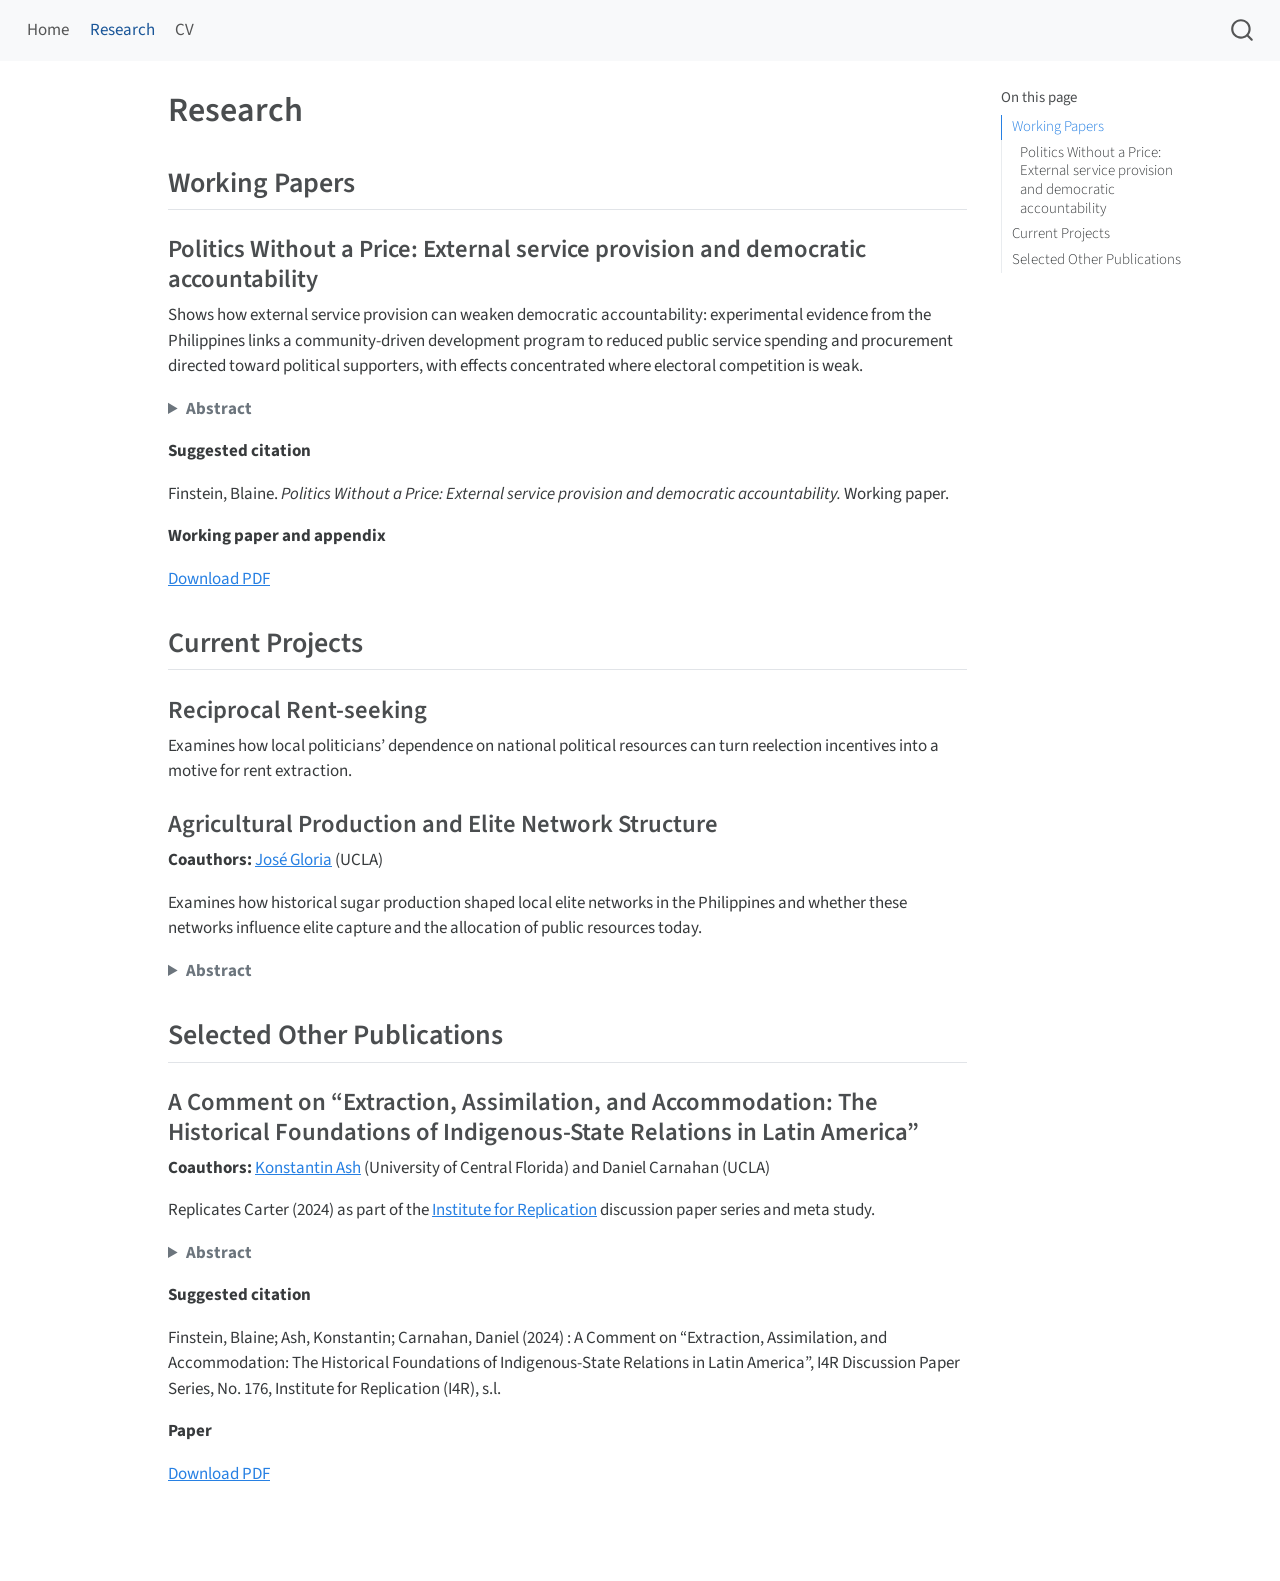
==== commit 9f7c5ec5: "Move CV to top of page" ====
--- a/docs/research.html
+++ b/docs/research.html
@@ -85,6 +85,10 @@
     <a class="nav-link active" href="./research.html" rel="" target="" aria-current="page">
  <span class="menu-text">Research</span></a>
   </li>  
+  <li class="nav-item">
+    <a class="nav-link" href="./files/CV_Finstein_Oct_2026.pdf" rel="" target="">
+ <span class="menu-text">CV</span></a>
+  </li>
 </ul>
             <div class="quarto-navbar-tools ms-auto">
 </div>
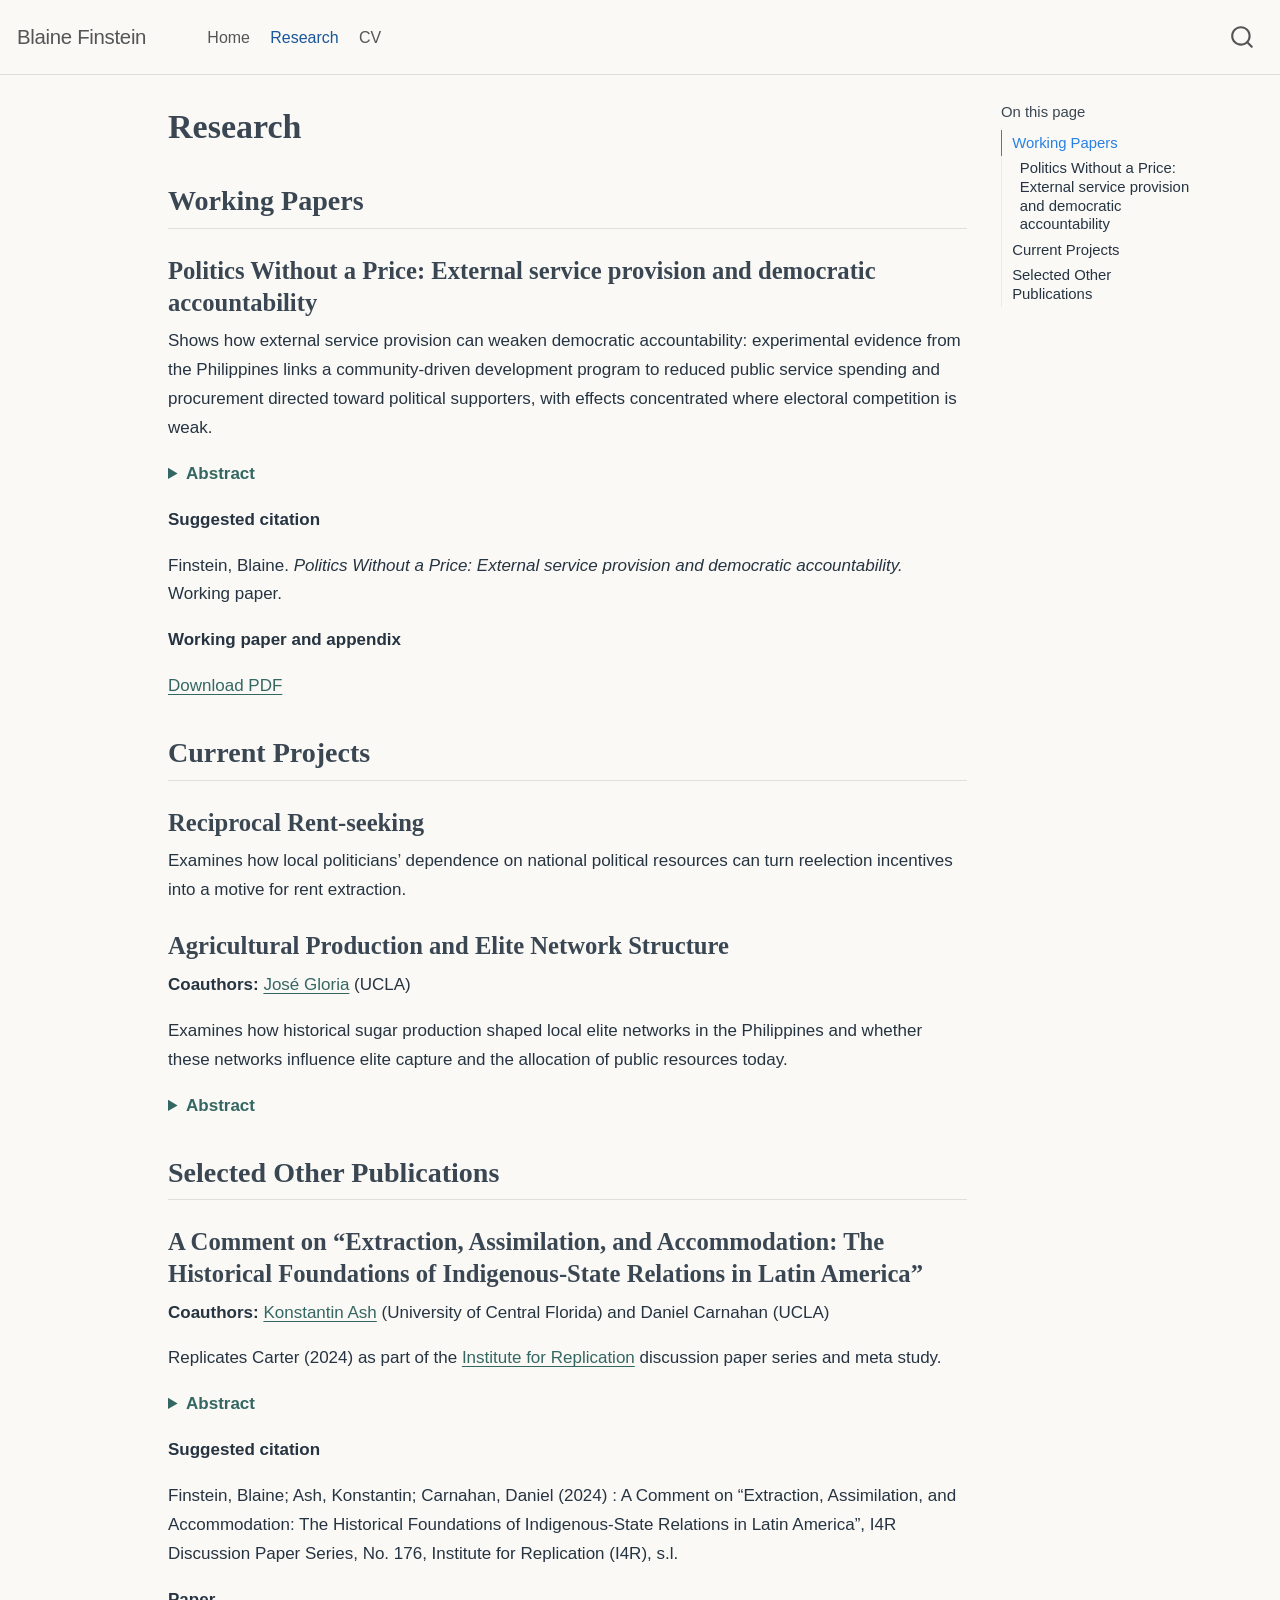
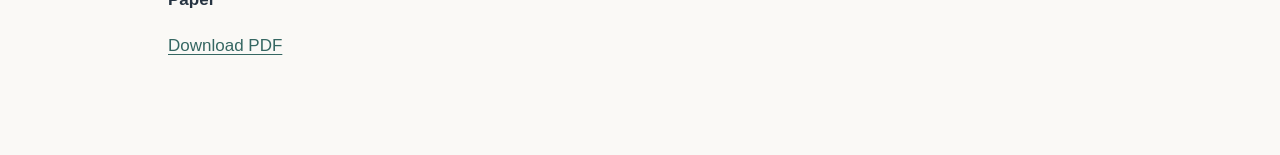
==== commit 0a592b01: "Update css" ====
--- a/docs/research.html
+++ b/docs/research.html
@@ -71,6 +71,11 @@
   <header id="quarto-header" class="headroom fixed-top">
     <nav class="navbar navbar-expand-lg navbar-dark ">
       <div class="navbar-container container-fluid">
+      <div class="navbar-brand-container">
+    <a class="navbar-brand" href="./index.html">
+    <span class="navbar-title">Blaine Finstein</span>
+    </a>
+  </div>
             <div id="quarto-search" class="" title="Search"></div>
           <button class="navbar-toggler" type="button" data-bs-toggle="collapse" data-bs-target="#navbarCollapse" aria-controls="navbarCollapse" aria-expanded="false" aria-label="Toggle navigation" onclick="if (window.quartoToggleHeadroom) { window.quartoToggleHeadroom(); }">
   <span class="navbar-toggler-icon"></span>
--- a/docs/styles.css
+++ b/docs/styles.css
@@ -0,0 +1,97 @@
+/* A restrained academic palette, shared across the site. */
+:root {
+  --site-ink: #263442;
+  --site-accent: #356762;
+  --site-paper: #faf9f6;
+  --site-border: #dedfd9;
+}
+
+body {
+  background: var(--site-paper);
+  color: var(--site-ink);
+  font-family: -apple-system, BlinkMacSystemFont, "Segoe UI", sans-serif;
+  line-height: 1.7;
+}
+
+a {
+  color: var(--site-accent);
+  text-decoration-thickness: 1px;
+  text-underline-offset: 3px;
+}
+
+a:hover { color: #214d49; }
+
+a:focus-visible, button:focus-visible, summary:focus-visible {
+  outline: 2px solid var(--site-accent);
+  outline-offset: 4px;
+}
+
+.navbar {
+  background: var(--site-paper);
+  border-bottom: 1px solid var(--site-border);
+  padding-block: 0.85rem;
+}
+
+h1, h2, h3 {
+  font-family: Georgia, "Times New Roman", serif;
+  color: var(--site-ink);
+}
+
+.navbar-brand {
+  font-family: -apple-system, BlinkMacSystemFont, "Segoe UI", sans-serif;
+  color: var(--site-ink);
+  font-size: 1.2rem;
+  font-weight: 500;
+  letter-spacing: -0.015em;
+  margin-right: 2rem;
+}
+
+.navbar .nav-link { font-size: 0.94rem; }
+.navbar .nav-link.active { color: var(--site-accent); }
+
+h1, h2, h3 { line-height: 1.3; }
+h2 { border-bottom-color: var(--site-border); }
+h3 { font-size: 1.45rem; }
+
+/* Keep the homepage title in metadata and search, but show the name only in the navbar. */
+.quarto-about-jolla #title-block-header { display: none; }
+
+.quarto-about-jolla .about-image {
+  border: 5px solid #fff;
+  box-shadow: 0 4px 22px rgb(38 52 66 / 8%);
+}
+
+.quarto-about-jolla main.content {
+  max-width: 46rem;
+  margin-inline: auto;
+  text-align: left;
+}
+
+.quarto-about-jolla main.content p { margin-bottom: 1.25rem; }
+
+div.quarto-about-jolla .about-sep { border-color: var(--site-border); }
+
+div.quarto-about-jolla .about-link {
+  color: var(--site-accent);
+  border-color: var(--site-border);
+  border-radius: 4px;
+  padding: 0.35rem 0.7rem;
+  background: transparent;
+}
+
+div.quarto-about-jolla .about-link:hover {
+  background: #edf1ed;
+  border-color: var(--site-accent);
+}
+
+details summary {
+  color: var(--site-accent);
+  cursor: pointer;
+}
+
+#TOC .nav-link.active { color: var(--site-accent); }
+
+@media (max-width: 767px) {
+  .navbar-brand { margin-right: 0.75rem; }
+  .quarto-about-jolla main.content { padding-inline: 0.25rem; }
+}
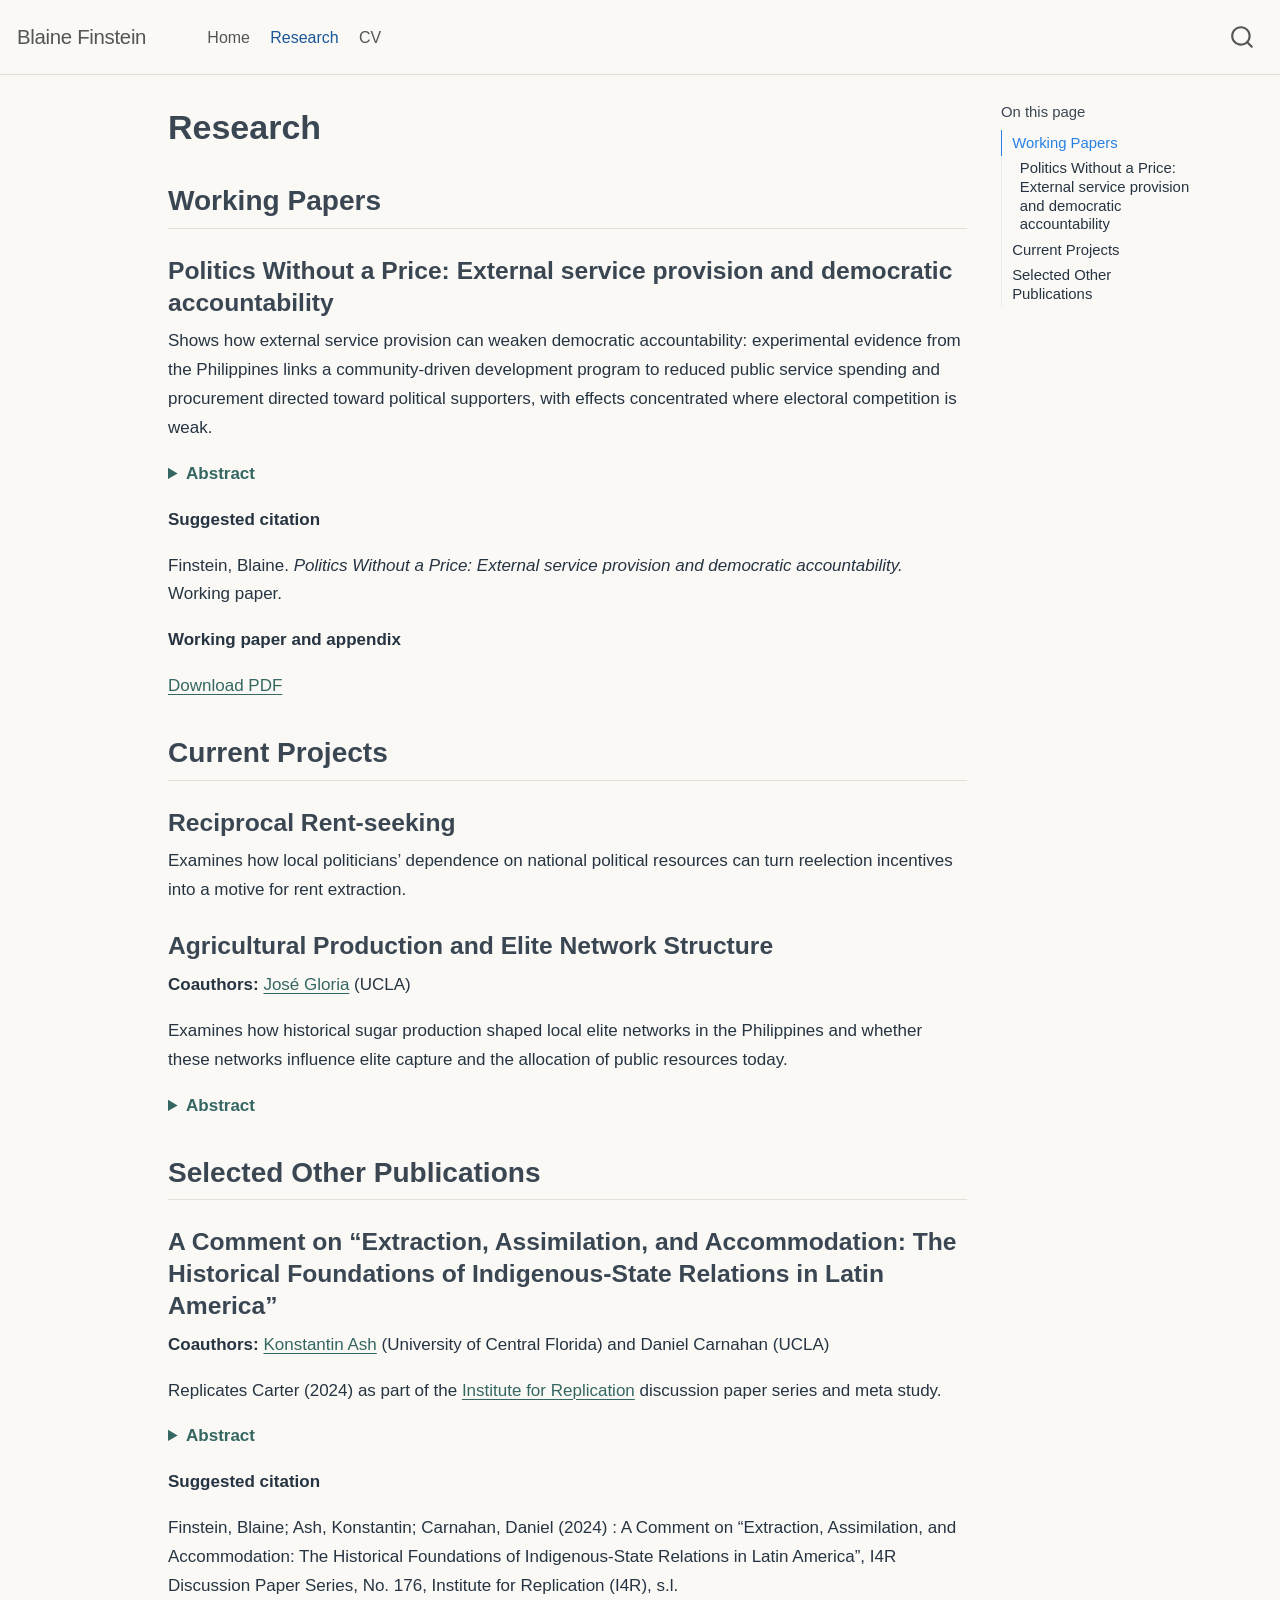
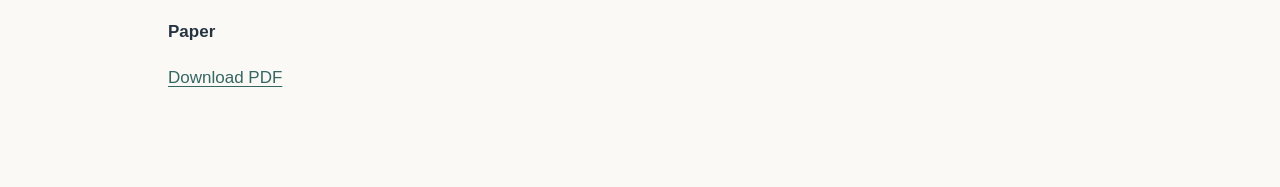
==== commit 12c3f78e: "Render updated bio" ====
--- a/docs/research.html
+++ b/docs/research.html
@@ -93,7 +93,7 @@
   <li class="nav-item">
     <a class="nav-link" href="./files/CV_Finstein_Oct_2026.pdf" rel="" target="">
  <span class="menu-text">CV</span></a>
-  </li>
+  </li>  
 </ul>
             <div class="quarto-navbar-tools ms-auto">
 </div>
--- a/docs/styles.css
+++ b/docs/styles.css
@@ -1,5 +1,6 @@
 /* A restrained academic palette, shared across the site. */
 :root {
+  --site-font: -apple-system, BlinkMacSystemFont, "Segoe UI", sans-serif;
   --site-ink: #263442;
   --site-accent: #356762;
   --site-paper: #faf9f6;
@@ -9,7 +10,7 @@
 body {
   background: var(--site-paper);
   color: var(--site-ink);
-  font-family: -apple-system, BlinkMacSystemFont, "Segoe UI", sans-serif;
+  font-family: var(--site-font);
   line-height: 1.7;
 }
 
@@ -32,13 +33,13 @@
   padding-block: 0.85rem;
 }
 
-h1, h2, h3 {
-  font-family: Georgia, "Times New Roman", serif;
+h1, h2, h3, h4, h5, h6 {
+  font-family: var(--site-font);
   color: var(--site-ink);
 }
 
 .navbar-brand {
-  font-family: -apple-system, BlinkMacSystemFont, "Segoe UI", sans-serif;
+  font-family: var(--site-font);
   color: var(--site-ink);
   font-size: 1.2rem;
   font-weight: 500;
